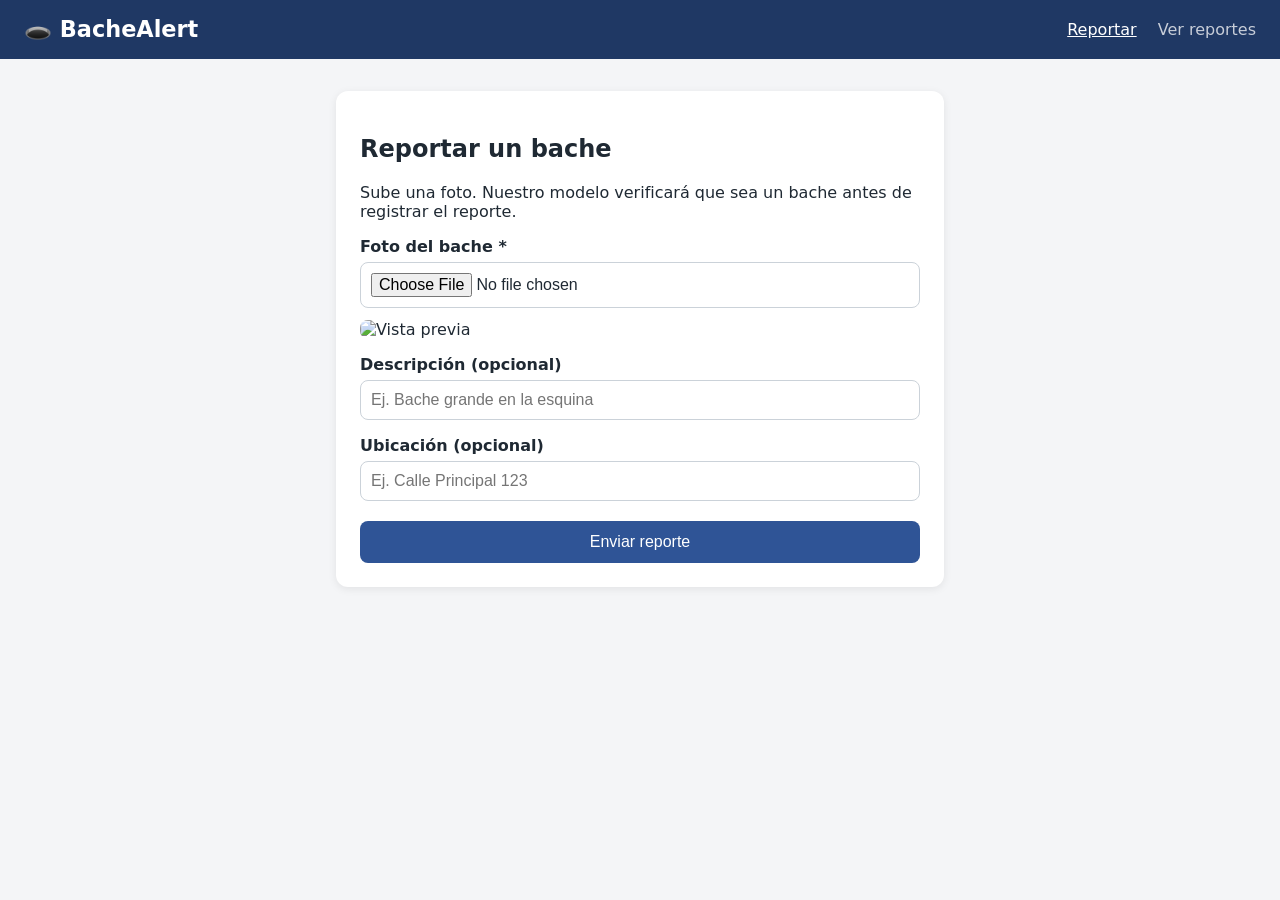
==== app/src/main/resources/static/index.html @ e4fe508c "Backend completo y frontend" ====
<!DOCTYPE html>
<html lang="es">
<head>
  <meta charset="UTF-8">
  <meta name="viewport" content="width=device-width, initial-scale=1">
  <title>BacheAlert — Reportar un bache</title>
  <link rel="stylesheet" href="estilos.css">
</head>
<body>
  <header>
    <h1>🕳️ BacheAlert</h1>
    <nav>
      <a href="index.html" class="activo">Reportar</a>
      <a href="reportes.html">Ver reportes</a>
    </nav>
  </header>

  <main>
    <section class="tarjeta">
      <h2>Reportar un bache</h2>
      <p>Sube una foto. Nuestro modelo verificará que sea un bache antes de registrar el reporte.</p>

      <form id="formulario">
        <label for="foto">Foto del bache *</label>
        <input type="file" id="foto" name="foto" accept="image/*" required>

        <img id="vista-previa" alt="Vista previa" hidden>

        <label for="descripcion">Descripción (opcional)</label>
        <input type="text" id="descripcion" name="descripcion" placeholder="Ej. Bache grande en la esquina">

        <label for="ubicacion">Ubicación (opcional)</label>
        <input type="text" id="ubicacion" name="ubicacion" placeholder="Ej. Calle Principal 123">

        <button type="submit" id="boton">Enviar reporte</button>
      </form>

      <div id="resultado" hidden></div>
    </section>
  </main>

  <script src="app.js"></script>
</body>
</html>
---- app/src/main/resources/static/estilos.css ----
* { box-sizing: border-box; }

body {
  margin: 0;
  font-family: system-ui, -apple-system, "Segoe UI", sans-serif;
  background: #f4f5f7;
  color: #1f2933;
}

header {
  background: #1f3864;
  color: white;
  padding: 16px 24px;
  display: flex;
  justify-content: space-between;
  align-items: center;
  flex-wrap: wrap;
  gap: 12px;
}
header h1 { margin: 0; font-size: 1.4rem; }
nav a {
  color: white;
  text-decoration: none;
  margin-left: 16px;
  opacity: 0.75;
}
nav a.activo, nav a:hover { opacity: 1; text-decoration: underline; }

main { max-width: 640px; margin: 32px auto; padding: 0 16px; }

.tarjeta {
  background: white;
  border-radius: 12px;
  padding: 24px;
  box-shadow: 0 2px 8px rgba(0,0,0,0.08);
}

label { display: block; margin-top: 16px; font-weight: 600; }
input[type="text"], input[type="file"] {
  width: 100%;
  margin-top: 6px;
  padding: 10px;
  border: 1px solid #cbd2d9;
  border-radius: 8px;
  font-size: 1rem;
}

#vista-previa {
  display: block;
  max-width: 100%;
  max-height: 320px;
  margin-top: 12px;
  border-radius: 8px;
}

button {
  margin-top: 20px;
  width: 100%;
  padding: 12px;
  background: #2f5496;
  color: white;
  border: none;
  border-radius: 8px;
  font-size: 1rem;
  cursor: pointer;
}
button:disabled { background: #9aa5b1; cursor: wait; }

#resultado { margin-top: 20px; padding: 14px; border-radius: 8px; line-height: 1.5; }
#resultado.ok      { background: #e3f6e8; color: #1b5e20; }
#resultado.rechazo { background: #fff4e0; color: #8a5a00; }
#resultado.error   { background: #fdecea; color: #b71c1c; }

/* Lista de reportes */
.grid { display: grid; grid-template-columns: repeat(auto-fill, minmax(260px, 1fr)); gap: 16px; }
.reporte img { width: 100%; height: 180px; object-fit: cover; border-radius: 8px 8px 0 0; }
.reporte .cuerpo { padding: 12px; }
.reporte .meta { color: #52606d; font-size: 0.9rem; margin: 4px 0; }
.vacio { text-align: center; color: #52606d; padding: 40px; }
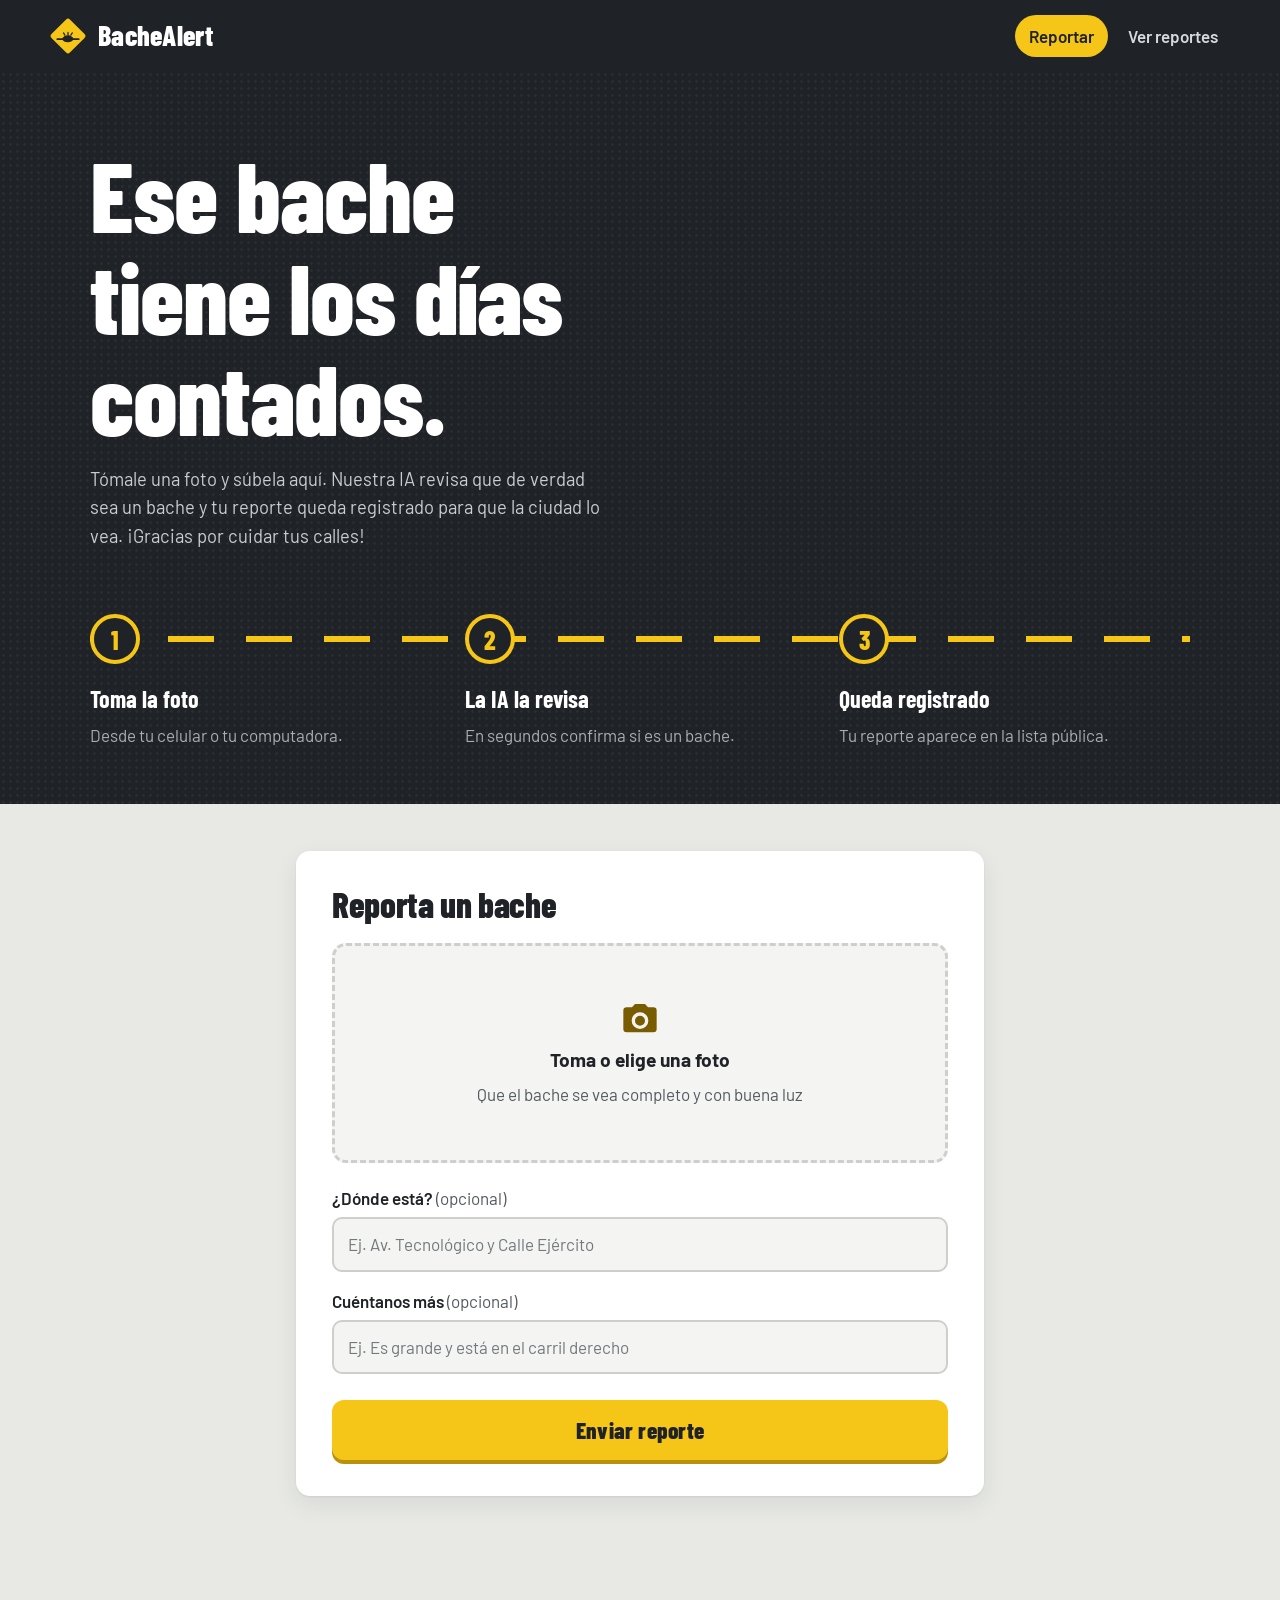
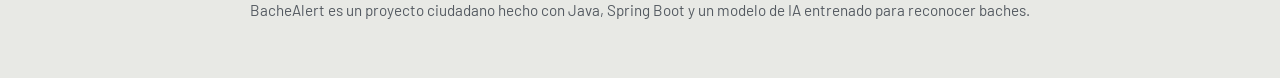
==== commit deff33ed: "Rediseño del frontend: estilo urbano vial - Paleta asfalto y amarillo de señal, modo claro u oscuro " ====
--- a/app/src/main/resources/static/index.html
+++ b/app/src/main/resources/static/index.html
@@ -3,41 +3,92 @@
 <head>
   <meta charset="UTF-8">
   <meta name="viewport" content="width=device-width, initial-scale=1">
-  <title>BacheAlert — Reportar un bache</title>
+  <title>BacheAlert — Reporta un bache</title>
+  <meta name="description" content="Toma una foto del bache, nuestra IA verifica que lo sea y el reporte queda registrado.">
+  <link rel="icon" href="logo.svg" type="image/svg+xml">
+  <link rel="preconnect" href="https://fonts.googleapis.com">
+  <link rel="preconnect" href="https://fonts.gstatic.com" crossorigin>
+  <link href="https://fonts.googleapis.com/css2?family=Barlow+Condensed:wght@600;700;800&family=Barlow:wght@400;500;600&display=swap" rel="stylesheet">
   <link rel="stylesheet" href="estilos.css">
 </head>
 <body>
-  <header>
-    <h1>🕳️ BacheAlert</h1>
-    <nav>
-      <a href="index.html" class="activo">Reportar</a>
+  <header class="barra">
+    <a href="index.html" class="marca" aria-label="BacheAlert, inicio">
+      <img src="logo.svg" alt="" width="40" height="40">
+      <span>BacheAlert</span>
+    </a>
+    <nav aria-label="Principal">
+      <a href="index.html" aria-current="page">Reportar</a>
       <a href="reportes.html">Ver reportes</a>
     </nav>
   </header>
 
-  <main>
-    <section class="tarjeta">
-      <h2>Reportar un bache</h2>
-      <p>Sube una foto. Nuestro modelo verificará que sea un bache antes de registrar el reporte.</p>
+  <section class="portada">
+    <div class="portada-texto">
+      <h1>Ese bache tiene los días contados.</h1>
+      <p>Tómale una foto y súbela aquí. Nuestra IA revisa que de verdad sea un bache y tu reporte queda registrado para que la ciudad lo vea. ¡Gracias por cuidar tus calles!</p>
+    </div>
 
-      <form id="formulario">
-        <label for="foto">Foto del bache *</label>
-        <input type="file" id="foto" name="foto" accept="image/*" required>
+    <ol class="calle" aria-label="Cómo funciona">
+      <li>
+        <span class="paso-num">1</span>
+        <strong>Toma la foto</strong>
+        <span>Desde tu celular o tu computadora.</span>
+      </li>
+      <li>
+        <span class="paso-num">2</span>
+        <strong>La IA la revisa</strong>
+        <span>En segundos confirma si es un bache.</span>
+      </li>
+      <li>
+        <span class="paso-num">3</span>
+        <strong>Queda registrado</strong>
+        <span>Tu reporte aparece en la lista pública.</span>
+      </li>
+    </ol>
+  </section>
 
-        <img id="vista-previa" alt="Vista previa" hidden>
+  <main class="contenido">
+    <section class="panel" aria-labelledby="titulo-form">
+      <h2 id="titulo-form">Reporta un bache</h2>
 
-        <label for="descripcion">Descripción (opcional)</label>
-        <input type="text" id="descripcion" name="descripcion" placeholder="Ej. Bache grande en la esquina">
+      <form id="formulario" novalidate>
+        <div class="zona-foto" id="zona-foto">
+          <input type="file" id="foto" name="foto" accept="image/*" required class="oculto">
+          <label for="foto" class="zona-vacia" id="zona-vacia">
+            <svg viewBox="0 0 24 24" width="40" height="40" aria-hidden="true"><path fill="currentColor" d="M9 3 7.2 5H4a2 2 0 0 0-2 2v11a2 2 0 0 0 2 2h16a2 2 0 0 0 2-2V7a2 2 0 0 0-2-2h-3.2L15 3H9Zm3 5a5 5 0 1 1 0 10 5 5 0 0 1 0-10Zm0 2a3 3 0 1 0 0 6 3 3 0 0 0 0-6Z"/></svg>
+            <strong>Toma o elige una foto</strong>
+            <span>Que el bache se vea completo y con buena luz</span>
+          </label>
+          <figure class="vista" id="vista" hidden>
+            <img id="vista-previa" alt="Foto que vas a reportar">
+            <div class="escaner" aria-hidden="true"></div>
+            <label for="foto" class="cambiar">Cambiar foto</label>
+          </figure>
+        </div>
+        <p class="aviso-campo" id="aviso-foto" hidden>Primero elige una foto del bache.</p>
 
-        <label for="ubicacion">Ubicación (opcional)</label>
-        <input type="text" id="ubicacion" name="ubicacion" placeholder="Ej. Calle Principal 123">
+        <div class="campos">
+          <div class="campo">
+            <label for="ubicacion">¿Dónde está? <span class="opcional">(opcional)</span></label>
+            <input type="text" id="ubicacion" name="ubicacion" placeholder="Ej. Av. Tecnológico y Calle Ejército" autocomplete="street-address">
+          </div>
+          <div class="campo">
+            <label for="descripcion">Cuéntanos más <span class="opcional">(opcional)</span></label>
+            <input type="text" id="descripcion" name="descripcion" placeholder="Ej. Es grande y está en el carril derecho">
+          </div>
+        </div>
 
-        <button type="submit" id="boton">Enviar reporte</button>
+        <button type="submit" id="boton" class="boton-principal">Enviar reporte</button>
       </form>
 
-      <div id="resultado" hidden></div>
+      <div id="resultado" class="resultado" role="status" aria-live="polite" hidden></div>
     </section>
   </main>
+
+  <footer class="pie">
+    <p>BacheAlert es un proyecto ciudadano hecho con Java, Spring Boot y un modelo de IA entrenado para reconocer baches.</p>
+  </footer>
 
   <script src="app.js"></script>
 </body>
--- a/app/src/main/resources/static/estilos.css
+++ b/app/src/main/resources/static/estilos.css
@@ -1,79 +1,539 @@
+/* ============================================================
+   BacheAlert — estilo "urbano vial"
+   Asfalto, amarillo de señal y línea discontinua de la calle.
+   Modo claro u oscuro automático según el dispositivo.
+   ============================================================ */
+
+/* ---------- Colores y medidas (modo claro: concreto) ---------- */
+:root {
+  --amarillo: #F5C518;          /* amarillo de señal vial */
+  --amarillo-texto: #7A5C00;    /* amarillo oscuro, legible sobre fondo claro */
+  --asfalto: #1F2226;
+  --asfalto-2: #2A2E33;
+
+  --fondo: #E8E9E5;             /* concreto */
+  --superficie: #FFFFFF;
+  --superficie-2: #F4F5F2;
+  --texto: #1F2226;
+  --texto-suave: #545A61;
+  --borde: #CDD0CA;
+
+  --ok: #2E9E5B;
+  --ok-fondo: #E3F4EA;
+  --alerta: #B56A00;
+  --alerta-fondo: #FFF3D6;
+  --error: #C93A3A;
+  --error-fondo: #FBE6E6;
+
+  --radio: 14px;
+  --sombra: 0 1px 2px rgb(31 34 38 / 8%), 0 8px 24px rgb(31 34 38 / 8%);
+  --titulos: "Barlow Condensed", "Arial Narrow", sans-serif;
+  --cuerpo: "Barlow", system-ui, sans-serif;
+
+  color-scheme: light dark;
+}
+
+/* ---------- Modo oscuro: asfalto ---------- */
+@media (prefers-color-scheme: dark) {
+  :root {
+    --amarillo-texto: #F5C518;
+    --fondo: #17191C;
+    --superficie: #23262A;
+    --superficie-2: #2C3035;
+    --texto: #EEEFEC;
+    --texto-suave: #A9AEB4;
+    --borde: #3A3F45;
+    --ok: #4CC07D;
+    --ok-fondo: #18301F;
+    --alerta: #F5C518;
+    --alerta-fondo: #332A10;
+    --error: #F07070;
+    --error-fondo: #3A1E1E;
+    --sombra: 0 1px 2px rgb(0 0 0 / 30%), 0 10px 30px rgb(0 0 0 / 30%);
+  }
+}
+
+/* ---------- Base ---------- */
 * { box-sizing: border-box; }
+
+/* Lo que JavaScript oculta con "hidden" se oculta siempre, aunque tenga display propio */
+[hidden] { display: none !important; }
 
 body {
   margin: 0;
-  font-family: system-ui, -apple-system, "Segoe UI", sans-serif;
-  background: #f4f5f7;
-  color: #1f2933;
-}
-
-header {
-  background: #1f3864;
-  color: white;
-  padding: 16px 24px;
-  display: flex;
+  font-family: var(--cuerpo);
+  font-size: 1.0625rem;
+  line-height: 1.55;
+  background: var(--fondo);
+  color: var(--texto);
+  -webkit-font-smoothing: antialiased;
+}
+
+h1, h2, h3 {
+  font-family: var(--titulos);
+  font-weight: 800;
+  line-height: 1.02;
+  letter-spacing: -0.01em;
+  margin: 0;
+}
+
+a { color: inherit; }
+
+:focus-visible {
+  outline: 3px solid var(--amarillo);
+  outline-offset: 3px;
+  border-radius: 6px;
+}
+
+.oculto {
+  position: absolute;
+  width: 1px; height: 1px;
+  overflow: hidden;
+  clip: rect(0 0 0 0);
+  white-space: nowrap;
+}
+
+/* ---------- Barra superior ---------- */
+.barra {
+  background: var(--asfalto);
+  color: #fff;
+  padding: 14px clamp(16px, 4vw, 48px);
+  display: flex;
+  align-items: center;
   justify-content: space-between;
+  gap: 16px;
+  flex-wrap: wrap;
+}
+
+.marca {
+  display: flex;
   align-items: center;
+  gap: 10px;
+  text-decoration: none;
+  font-family: var(--titulos);
+  font-weight: 800;
+  font-size: 1.75rem;
+  letter-spacing: 0.01em;
+}
+
+.barra nav { display: flex; gap: 6px; }
+
+.barra nav a {
+  text-decoration: none;
+  font-weight: 600;
+  padding: 8px 14px;
+  border-radius: 999px;
+  color: #D7DADD;
+  transition: background 0.15s, color 0.15s;
+}
+.barra nav a:hover { background: var(--asfalto-2); color: #fff; }
+.barra nav a[aria-current="page"] { background: var(--amarillo); color: var(--asfalto); }
+
+/* ---------- Portada: un tramo de calle ---------- */
+.portada {
+  background: var(--asfalto);
+  color: #fff;
+  padding: clamp(32px, 6vw, 72px) clamp(16px, 4vw, 48px) 0;
+  position: relative;
+  overflow: hidden;
+}
+
+/* textura sutil de asfalto */
+.portada::before {
+  content: "";
+  position: absolute;
+  inset: 0;
+  background-image: radial-gradient(rgb(255 255 255 / 5%) 1px, transparent 1.5px);
+  background-size: 7px 7px;
+  pointer-events: none;
+}
+
+.portada-texto {
+  position: relative;
+  max-width: 1100px;
+  margin: 0 auto;
+}
+
+.portada h1 {
+  font-size: clamp(2.8rem, 8vw, 6.2rem);
+  max-width: 12ch;
+}
+
+.portada p {
+  max-width: 52ch;
+  color: #C9CDD1;
+  font-size: 1.15rem;
+  margin: 18px 0 0;
+}
+
+/* Los 3 pasos viajan sobre la línea discontinua amarilla */
+.calle {
+  position: relative;
+  list-style: none;
+  max-width: 1100px;
+  margin: clamp(36px, 6vw, 64px) auto 0;
+  padding: 0 0 clamp(32px, 5vw, 56px);
+  display: grid;
+  grid-template-columns: repeat(3, 1fr);
+  gap: 24px;
+}
+
+.calle::before {
+  content: "";
+  position: absolute;
+  left: 0; right: 0;
+  top: 22px;
+  height: 6px;
+  background: repeating-linear-gradient(90deg, var(--amarillo) 0 46px, transparent 46px 78px);
+  animation: avanzar 1.6s linear 1;
+}
+
+@keyframes avanzar {
+  from { background-position: -312px 0; }
+  to   { background-position: 0 0; }
+}
+
+.calle li {
+  position: relative;
+  display: flex;
+  flex-direction: column;
+  gap: 4px;
+}
+
+.paso-num {
+  display: grid;
+  place-items: center;
+  width: 50px; height: 50px;
+  margin-bottom: 12px;
+  border-radius: 50%;
+  background: var(--asfalto);
+  border: 4px solid var(--amarillo);
+  color: var(--amarillo);
+  font-family: var(--titulos);
+  font-weight: 800;
+  font-size: 1.6rem;
+}
+
+.calle strong {
+  font-family: var(--titulos);
+  font-weight: 700;
+  font-size: 1.5rem;
+}
+.calle li span:last-child { color: #A9AEB4; }
+
+/* ---------- Contenido ---------- */
+.contenido {
+  max-width: 720px;
+  margin: -1px auto 0;
+  padding: clamp(24px, 4vw, 48px) 16px 64px;
+}
+.contenido-ancho { max-width: 1140px; }
+
+.panel {
+  background: var(--superficie);
+  border-radius: var(--radio);
+  box-shadow: var(--sombra);
+  padding: clamp(20px, 4vw, 36px);
+}
+
+.panel h2 { font-size: 2.2rem; margin-bottom: 20px; }
+
+/* ---------- Zona de la foto ---------- */
+.zona-vacia {
+  display: flex;
+  flex-direction: column;
+  align-items: center;
+  justify-content: center;
+  gap: 6px;
+  min-height: 220px;
+  padding: 24px;
+  text-align: center;
+  border: 3px dashed var(--borde);
+  border-radius: var(--radio);
+  background: var(--superficie-2);
+  color: var(--texto-suave);
+  cursor: pointer;
+  transition: border-color 0.15s, background 0.15s;
+}
+.zona-vacia svg { color: var(--amarillo-texto); }
+.zona-vacia strong { color: var(--texto); font-size: 1.2rem; }
+.zona-vacia:hover,
+.zona-foto.arrastrando .zona-vacia { border-color: var(--amarillo); }
+.zona-foto:focus-within .zona-vacia { outline: 3px solid var(--amarillo); outline-offset: 3px; }
+
+.vista {
+  position: relative;
+  margin: 0;
+  border-radius: var(--radio);
+  overflow: hidden;
+  background: var(--asfalto);
+}
+.vista img {
+  display: block;
+  width: 100%;
+  max-height: 380px;
+  object-fit: contain;
+}
+
+.cambiar {
+  position: absolute;
+  right: 12px; bottom: 12px;
+  background: rgb(31 34 38 / 85%);
+  color: #fff;
+  font-weight: 600;
+  font-size: 0.95rem;
+  padding: 8px 14px;
+  border-radius: 999px;
+  cursor: pointer;
+}
+.cambiar:hover { background: var(--asfalto); }
+
+/* Animación de análisis: una franja amarilla recorre la foto */
+.escaner { display: none; }
+.vista.analizando .escaner {
+  display: block;
+  position: absolute;
+  inset: 0;
+  background:
+    linear-gradient(180deg, transparent 0%, rgb(245 197 24 / 0%) 40%, rgb(245 197 24 / 45%) 50%, rgb(245 197 24 / 0%) 60%, transparent 100%);
+  background-size: 100% 220%;
+  animation: escanear 1.4s ease-in-out infinite alternate;
+  border: 3px solid var(--amarillo);
+  border-radius: var(--radio);
+}
+.vista.analizando img { filter: saturate(0.6) brightness(0.85); }
+.vista.analizando .cambiar { display: none; }
+
+@keyframes escanear {
+  from { background-position: 0 100%; }
+  to   { background-position: 0 0; }
+}
+
+.aviso-campo { color: var(--error); font-weight: 600; margin: 10px 0 0; }
+
+/* ---------- Campos ---------- */
+.campos { display: grid; gap: 16px; margin-top: 22px; }
+
+.campo label {
+  display: block;
+  font-weight: 600;
+  margin-bottom: 6px;
+}
+.opcional { font-weight: 400; color: var(--texto-suave); }
+
+.campo input {
+  width: 100%;
+  padding: 12px 14px;
+  font: inherit;
+  color: var(--texto);
+  background: var(--superficie-2);
+  border: 2px solid var(--borde);
+  border-radius: 10px;
+  transition: border-color 0.15s;
+}
+.campo input::placeholder { color: var(--texto-suave); opacity: 0.8; }
+.campo input:focus { border-color: var(--amarillo); outline: none; }
+
+/* ---------- Botón ---------- */
+.boton-principal {
+  display: flex;
+  align-items: center;
+  justify-content: center;
+  gap: 10px;
+  width: 100%;
+  margin-top: 26px;
+  padding: 16px 20px;
+  font-family: var(--titulos);
+  font-weight: 800;
+  font-size: 1.45rem;
+  letter-spacing: 0.01em;
+  color: var(--asfalto);
+  background: var(--amarillo);
+  border: 0;
+  border-radius: 12px;
+  cursor: pointer;
+  box-shadow: 0 4px 0 #B8920A;
+  transition: transform 0.1s, box-shadow 0.1s, filter 0.15s;
+  text-decoration: none;
+}
+.boton-principal:hover { filter: brightness(1.05); }
+.boton-principal:active { transform: translateY(3px); box-shadow: 0 1px 0 #B8920A; }
+.boton-principal:disabled { filter: grayscale(0.5) brightness(0.9); cursor: wait; }
+
+.giro {
+  width: 20px; height: 20px;
+  border: 3px solid rgb(31 34 38 / 30%);
+  border-top-color: var(--asfalto);
+  border-radius: 50%;
+  animation: girar 0.8s linear infinite;
+}
+@keyframes girar { to { transform: rotate(360deg); } }
+
+/* ---------- Resultado ---------- */
+.resultado {
+  margin-top: 24px;
+  padding: 20px;
+  border-radius: var(--radio);
+  border-left: 8px solid;
+}
+.resultado h3 { font-size: 1.7rem; margin-bottom: 6px; }
+.resultado p { margin: 0; }
+.resultado.ok      { background: var(--ok-fondo);     border-color: var(--ok); }
+.resultado.rechazo { background: var(--alerta-fondo); border-color: var(--alerta); }
+.resultado.error   { background: var(--error-fondo);  border-color: var(--error); }
+
+.medidor { margin-top: 16px; }
+.medidor-etiqueta {
+  display: flex;
+  justify-content: space-between;
+  font-weight: 600;
+  margin-bottom: 6px;
+}
+.medidor-barra {
+  height: 14px;
+  border-radius: 999px;
+  background: rgb(127 127 127 / 25%);
+  overflow: hidden;
+}
+.medidor-relleno {
+  height: 100%;
+  width: 0;
+  border-radius: 999px;
+  background: repeating-linear-gradient(-45deg, var(--amarillo) 0 12px, #E0B000 12px 24px);
+  transition: width 0.9s cubic-bezier(.2, .8, .2, 1);
+}
+.resultado.ok .medidor-relleno { background: repeating-linear-gradient(-45deg, var(--ok) 0 12px, #278A4F 12px 24px); }
+
+.resultado .acciones { margin-top: 16px; display: flex; gap: 16px; flex-wrap: wrap; }
+.resultado .acciones a { font-weight: 600; color: var(--texto); }
+
+/* ---------- Página de reportes ---------- */
+.encabezado-lista {
+  background: var(--asfalto);
+  color: #fff;
+  padding: clamp(28px, 5vw, 56px) clamp(16px, 4vw, 48px);
+  display: flex;
+  align-items: flex-end;
+  justify-content: space-between;
+  gap: 24px;
   flex-wrap: wrap;
-  gap: 12px;
-}
-header h1 { margin: 0; font-size: 1.4rem; }
-nav a {
-  color: white;
-  text-decoration: none;
-  margin-left: 16px;
-  opacity: 0.75;
-}
-nav a.activo, nav a:hover { opacity: 1; text-decoration: underline; }
-
-main { max-width: 640px; margin: 32px auto; padding: 0 16px; }
-
-.tarjeta {
-  background: white;
+  border-bottom: 6px solid transparent;
+  border-image: repeating-linear-gradient(90deg, var(--amarillo) 0 46px, transparent 46px 78px) 6;
+}
+.encabezado-lista h1 { font-size: clamp(2.6rem, 7vw, 4.8rem); }
+.encabezado-lista p { color: #C9CDD1; margin: 10px 0 0; max-width: 52ch; }
+
+/* El contador imita una placa de señal vial */
+.contador {
+  background: var(--amarillo);
+  color: var(--asfalto);
+  border: 4px solid var(--asfalto);
+  outline: 3px solid var(--amarillo);
   border-radius: 12px;
-  padding: 24px;
-  box-shadow: 0 2px 8px rgba(0,0,0,0.08);
-}
-
-label { display: block; margin-top: 16px; font-weight: 600; }
-input[type="text"], input[type="file"] {
+  padding: 10px 20px;
+  text-align: center;
+  min-width: 150px;
+}
+.contador-num {
+  display: block;
+  font-family: var(--titulos);
+  font-weight: 800;
+  font-size: 3.4rem;
+  line-height: 1;
+}
+.contador-txt { font-weight: 600; }
+
+.grid {
+  display: grid;
+  grid-template-columns: repeat(auto-fill, minmax(280px, 1fr));
+  gap: 22px;
+}
+
+.reporte {
+  background: var(--superficie);
+  border-radius: var(--radio);
+  box-shadow: var(--sombra);
+  overflow: hidden;
+  display: flex;
+  flex-direction: column;
+}
+
+.reporte-foto {
+  position: relative;
+  aspect-ratio: 4 / 3;
+  overflow: hidden;
+  background: var(--asfalto);
+}
+.reporte-foto img {
   width: 100%;
-  margin-top: 6px;
-  padding: 10px;
-  border: 1px solid #cbd2d9;
-  border-radius: 8px;
-  font-size: 1rem;
-}
-
-#vista-previa {
-  display: block;
-  max-width: 100%;
-  max-height: 320px;
-  margin-top: 12px;
-  border-radius: 8px;
-}
-
-button {
-  margin-top: 20px;
-  width: 100%;
-  padding: 12px;
-  background: #2f5496;
-  color: white;
-  border: none;
-  border-radius: 8px;
-  font-size: 1rem;
-  cursor: pointer;
-}
-button:disabled { background: #9aa5b1; cursor: wait; }
-
-#resultado { margin-top: 20px; padding: 14px; border-radius: 8px; line-height: 1.5; }
-#resultado.ok      { background: #e3f6e8; color: #1b5e20; }
-#resultado.rechazo { background: #fff4e0; color: #8a5a00; }
-#resultado.error   { background: #fdecea; color: #b71c1c; }
-
-/* Lista de reportes */
-.grid { display: grid; grid-template-columns: repeat(auto-fill, minmax(260px, 1fr)); gap: 16px; }
-.reporte img { width: 100%; height: 180px; object-fit: cover; border-radius: 8px 8px 0 0; }
-.reporte .cuerpo { padding: 12px; }
-.reporte .meta { color: #52606d; font-size: 0.9rem; margin: 4px 0; }
-.vacio { text-align: center; color: #52606d; padding: 40px; }
+  height: 100%;
+  object-fit: cover;
+  transition: transform 0.35s ease;
+}
+.reporte:hover .reporte-foto img { transform: scale(1.05); }
+
+.insignia {
+  position: absolute;
+  left: 12px; top: 12px;
+  background: var(--amarillo);
+  color: var(--asfalto);
+  font-weight: 700;
+  font-size: 0.95rem;
+  padding: 4px 10px;
+  border-radius: 999px;
+  box-shadow: 0 2px 6px rgb(0 0 0 / 30%);
+}
+
+.reporte-cuerpo { padding: 16px 18px 18px; display: grid; gap: 8px; }
+.reporte-cuerpo h3 { font-size: 1.5rem; }
+.reporte-cuerpo h3 small { font-family: var(--cuerpo); font-weight: 500; font-size: 0.95rem; color: var(--texto-suave); }
+
+.dato {
+  display: flex;
+  gap: 8px;
+  align-items: flex-start;
+  margin: 0;
+  color: var(--texto-suave);
+}
+.dato svg { flex: none; margin-top: 3px; color: var(--amarillo-texto); }
+.dato.principal { color: var(--texto); font-weight: 600; }
+
+.vacio, .cargando {
+  grid-column: 1 / -1;
+  text-align: center;
+  padding: 56px 16px;
+  color: var(--texto-suave);
+}
+.vacio h2 { font-size: 2rem; color: var(--texto); margin-bottom: 8px; }
+.vacio .boton-principal { width: auto; display: inline-flex; margin-top: 20px; padding: 14px 28px; }
+
+/* ---------- Pie ---------- */
+.pie {
+  text-align: center;
+  padding: 24px 16px 40px;
+  color: var(--texto-suave);
+  font-size: 0.95rem;
+}
+
+/* ---------- Celular ---------- */
+@media (max-width: 640px) {
+  .calle { grid-template-columns: 1fr; gap: 20px; }
+  .calle::before {
+    left: 22px; right: auto; top: 0; bottom: 32px;
+    width: 6px; height: auto;
+    background: repeating-linear-gradient(180deg, var(--amarillo) 0 30px, transparent 30px 52px);
+    animation: none;
+  }
+  .calle li { padding-left: 70px; min-height: 50px; }
+  .paso-num { position: absolute; left: 0; top: 0; margin: 0; }
+  .contador { width: 100%; }
+}
+
+/* ---------- Respeta a quien prefiere menos movimiento ---------- */
+@media (prefers-reduced-motion: reduce) {
+  *, *::before, *::after {
+    animation-duration: 0.01ms !important;
+    animation-iteration-count: 1 !important;
+    transition-duration: 0.01ms !important;
+  }
+}
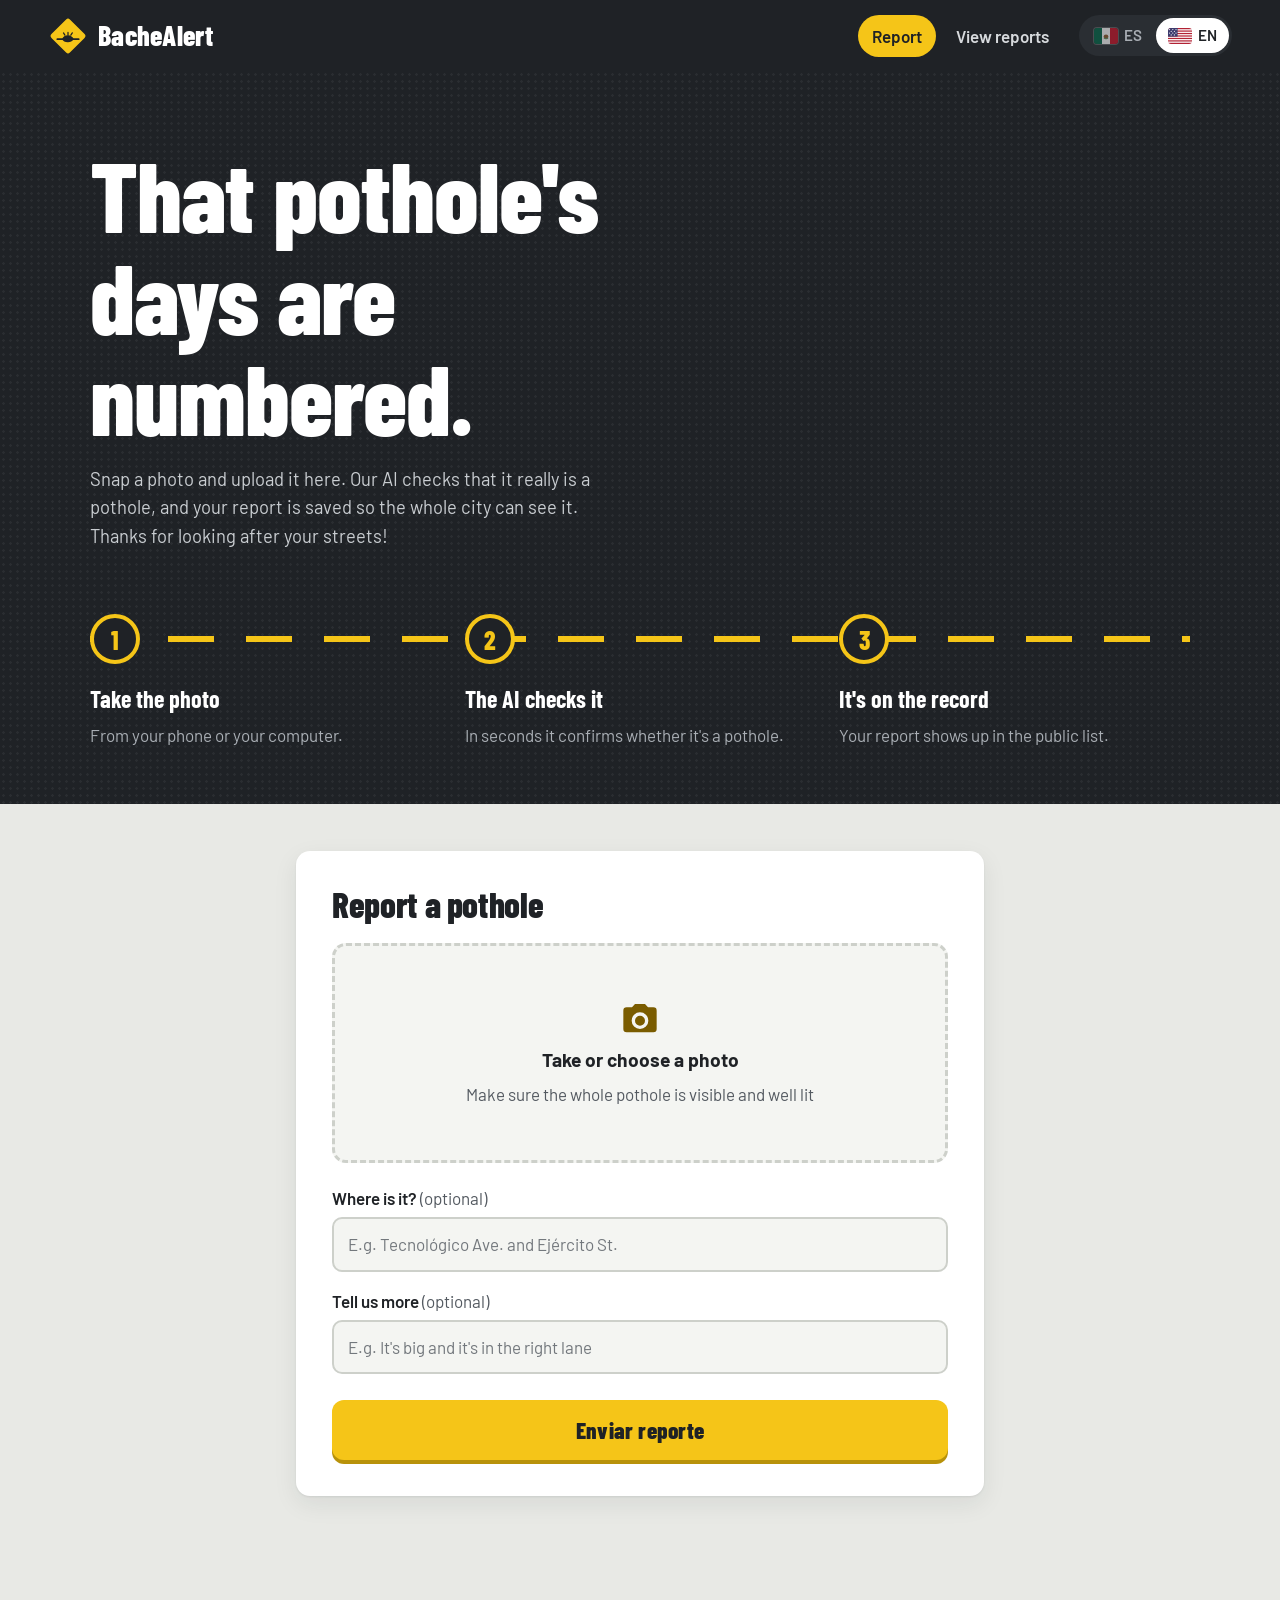
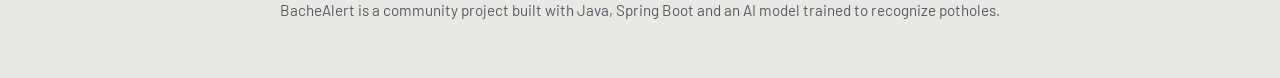
==== commit acfa904b: "Versión en inglés con selector de idioma - Selector con bandera de México y de Estados Unidos arriba" ====
--- a/app/src/main/resources/static/index.html
+++ b/app/src/main/resources/static/index.html
@@ -3,8 +3,8 @@
 <head>
   <meta charset="UTF-8">
   <meta name="viewport" content="width=device-width, initial-scale=1">
-  <title>BacheAlert — Reporta un bache</title>
-  <meta name="description" content="Toma una foto del bache, nuestra IA verifica que lo sea y el reporte queda registrado.">
+  <title data-i18n="inicio.titulo">BacheAlert — Reporta un bache</title>
+  <meta name="description" data-i18n-content="inicio.descripcion" content="Toma una foto del bache, nuestra IA verifica que lo sea y el reporte queda registrado.">
   <link rel="icon" href="logo.svg" type="image/svg+xml">
   <link rel="preconnect" href="https://fonts.googleapis.com">
   <link rel="preconnect" href="https://fonts.gstatic.com" crossorigin>
@@ -13,69 +13,79 @@
 </head>
 <body>
   <header class="barra">
-    <a href="index.html" class="marca" aria-label="BacheAlert, inicio">
+    <a href="index.html" class="marca" data-i18n-aria="nav.inicio" aria-label="BacheAlert, inicio">
       <img src="logo.svg" alt="" width="40" height="40">
       <span>BacheAlert</span>
     </a>
-    <nav aria-label="Principal">
-      <a href="index.html" aria-current="page">Reportar</a>
-      <a href="reportes.html">Ver reportes</a>
-    </nav>
+    <div class="barra-derecha">
+      <nav data-i18n-aria="nav.principal" aria-label="Principal">
+        <a href="index.html" aria-current="page" data-i18n="nav.reportar">Reportar</a>
+        <a href="reportes.html" data-i18n="nav.reportes">Ver reportes</a>
+      </nav>
+      <div class="idiomas" role="group" data-i18n-aria="idioma.grupo" aria-label="Idioma">
+        <button type="button" data-idioma="es" aria-pressed="true" lang="es" title="Español" aria-label="Español">
+          <img src="bandera-mx.svg" alt="" width="24" height="16"><span>ES</span>
+        </button>
+        <button type="button" data-idioma="en" aria-pressed="false" lang="en" title="English" aria-label="English">
+          <img src="bandera-us.svg" alt="" width="24" height="16"><span>EN</span>
+        </button>
+      </div>
+    </div>
   </header>
 
   <section class="portada">
     <div class="portada-texto">
-      <h1>Ese bache tiene los días contados.</h1>
-      <p>Tómale una foto y súbela aquí. Nuestra IA revisa que de verdad sea un bache y tu reporte queda registrado para que la ciudad lo vea. ¡Gracias por cuidar tus calles!</p>
+      <h1 data-i18n="inicio.h1">Ese bache tiene los días contados.</h1>
+      <p data-i18n="inicio.intro">Tómale una foto y súbela aquí. Nuestra IA revisa que de verdad sea un bache y tu reporte queda registrado para que la ciudad lo vea. ¡Gracias por cuidar tus calles!</p>
     </div>
 
-    <ol class="calle" aria-label="Cómo funciona">
+    <ol class="calle" data-i18n-aria="pasos.aria" aria-label="Cómo funciona">
       <li>
         <span class="paso-num">1</span>
-        <strong>Toma la foto</strong>
-        <span>Desde tu celular o tu computadora.</span>
+        <strong data-i18n="paso1.titulo">Toma la foto</strong>
+        <span data-i18n="paso1.texto">Desde tu celular o tu computadora.</span>
       </li>
       <li>
         <span class="paso-num">2</span>
-        <strong>La IA la revisa</strong>
-        <span>En segundos confirma si es un bache.</span>
+        <strong data-i18n="paso2.titulo">La IA la revisa</strong>
+        <span data-i18n="paso2.texto">En segundos confirma si es un bache.</span>
       </li>
       <li>
         <span class="paso-num">3</span>
-        <strong>Queda registrado</strong>
-        <span>Tu reporte aparece en la lista pública.</span>
+        <strong data-i18n="paso3.titulo">Queda registrado</strong>
+        <span data-i18n="paso3.texto">Tu reporte aparece en la lista pública.</span>
       </li>
     </ol>
   </section>
 
   <main class="contenido">
     <section class="panel" aria-labelledby="titulo-form">
-      <h2 id="titulo-form">Reporta un bache</h2>
+      <h2 id="titulo-form" data-i18n="form.titulo">Reporta un bache</h2>
 
       <form id="formulario" novalidate>
         <div class="zona-foto" id="zona-foto">
           <input type="file" id="foto" name="foto" accept="image/*" required class="oculto">
           <label for="foto" class="zona-vacia" id="zona-vacia">
             <svg viewBox="0 0 24 24" width="40" height="40" aria-hidden="true"><path fill="currentColor" d="M9 3 7.2 5H4a2 2 0 0 0-2 2v11a2 2 0 0 0 2 2h16a2 2 0 0 0 2-2V7a2 2 0 0 0-2-2h-3.2L15 3H9Zm3 5a5 5 0 1 1 0 10 5 5 0 0 1 0-10Zm0 2a3 3 0 1 0 0 6 3 3 0 0 0 0-6Z"/></svg>
-            <strong>Toma o elige una foto</strong>
-            <span>Que el bache se vea completo y con buena luz</span>
+            <strong data-i18n="form.fotoTitulo">Toma o elige una foto</strong>
+            <span data-i18n="form.fotoAyuda">Que el bache se vea completo y con buena luz</span>
           </label>
           <figure class="vista" id="vista" hidden>
-            <img id="vista-previa" alt="Foto que vas a reportar">
+            <img id="vista-previa" data-i18n-alt="form.fotoAlt" alt="Foto que vas a reportar">
             <div class="escaner" aria-hidden="true"></div>
-            <label for="foto" class="cambiar">Cambiar foto</label>
+            <label for="foto" class="cambiar" data-i18n="form.cambiar">Cambiar foto</label>
           </figure>
         </div>
-        <p class="aviso-campo" id="aviso-foto" hidden>Primero elige una foto del bache.</p>
+        <p class="aviso-campo" id="aviso-foto" data-i18n="form.faltaFoto" hidden>Primero elige una foto del bache.</p>
 
         <div class="campos">
           <div class="campo">
-            <label for="ubicacion">¿Dónde está? <span class="opcional">(opcional)</span></label>
-            <input type="text" id="ubicacion" name="ubicacion" placeholder="Ej. Av. Tecnológico y Calle Ejército" autocomplete="street-address">
+            <label for="ubicacion"><span data-i18n="form.ubicacion">¿Dónde está?</span> <span class="opcional" data-i18n="form.opcional">(opcional)</span></label>
+            <input type="text" id="ubicacion" name="ubicacion" data-i18n-placeholder="form.ubicacionEj" placeholder="Ej. Av. Tecnológico y Calle Ejército" autocomplete="street-address">
           </div>
           <div class="campo">
-            <label for="descripcion">Cuéntanos más <span class="opcional">(opcional)</span></label>
-            <input type="text" id="descripcion" name="descripcion" placeholder="Ej. Es grande y está en el carril derecho">
+            <label for="descripcion"><span data-i18n="form.descripcion">Cuéntanos más</span> <span class="opcional" data-i18n="form.opcional">(opcional)</span></label>
+            <input type="text" id="descripcion" name="descripcion" data-i18n-placeholder="form.descripcionEj" placeholder="Ej. Es grande y está en el carril derecho">
           </div>
         </div>
 
@@ -87,9 +97,10 @@
   </main>
 
   <footer class="pie">
-    <p>BacheAlert es un proyecto ciudadano hecho con Java, Spring Boot y un modelo de IA entrenado para reconocer baches.</p>
+    <p data-i18n="pie">BacheAlert es un proyecto ciudadano hecho con Java, Spring Boot y un modelo de IA entrenado para reconocer baches.</p>
   </footer>
 
+  <script src="i18n.js"></script>
   <script src="app.js"></script>
 </body>
 </html>
--- a/app/src/main/resources/static/estilos.css
+++ b/app/src/main/resources/static/estilos.css
@@ -116,7 +116,49 @@
   letter-spacing: 0.01em;
 }
 
+.barra-derecha {
+  display: flex;
+  align-items: center;
+  gap: 16px;
+  flex-wrap: wrap;
+}
+
 .barra nav { display: flex; gap: 6px; }
+
+/* Selector de idioma: dos pestañas con bandera */
+.idiomas {
+  display: flex;
+  padding: 3px;
+  gap: 2px;
+  background: var(--asfalto-2);
+  border-radius: 999px;
+}
+.idiomas button {
+  display: flex;
+  align-items: center;
+  gap: 6px;
+  padding: 6px 12px;
+  font: inherit;
+  font-weight: 600;
+  font-size: 0.95rem;
+  color: #A9AEB4;
+  background: transparent;
+  border: 0;
+  border-radius: 999px;
+  cursor: pointer;
+  transition: background 0.15s, color 0.15s;
+}
+.idiomas button img {
+  display: block;
+  border-radius: 3px;
+  box-shadow: 0 0 0 1px rgb(255 255 255 / 25%);
+  opacity: 0.6;
+  transition: opacity 0.15s;
+}
+.idiomas button:hover { color: #fff; }
+.idiomas button:hover img { opacity: 1; }
+.idiomas button[aria-pressed="true"] { background: #fff; color: var(--asfalto); }
+.idiomas button[aria-pressed="true"] img { opacity: 1; }
 
 .barra nav a {
   text-decoration: none;
@@ -517,6 +559,15 @@
 
 /* ---------- Celular ---------- */
 @media (max-width: 640px) {
+  /* El selector de idioma sube junto al logo, arriba a la derecha; el menú baja a su propia fila */
+  .barra-derecha { display: contents; }
+  .idiomas { order: 1; }
+  .idiomas button { padding: 6px 10px; }
+  .idiomas button span { display: none; }   /* en celular quedan solo las banderas */
+  .barra nav { order: 2; width: 100%; }
+  .marca { font-size: 1.5rem; }
+  .marca img { width: 34px; height: 34px; }
+
   .calle { grid-template-columns: 1fr; gap: 20px; }
   .calle::before {
     left: 22px; right: auto; top: 0; bottom: 32px;
